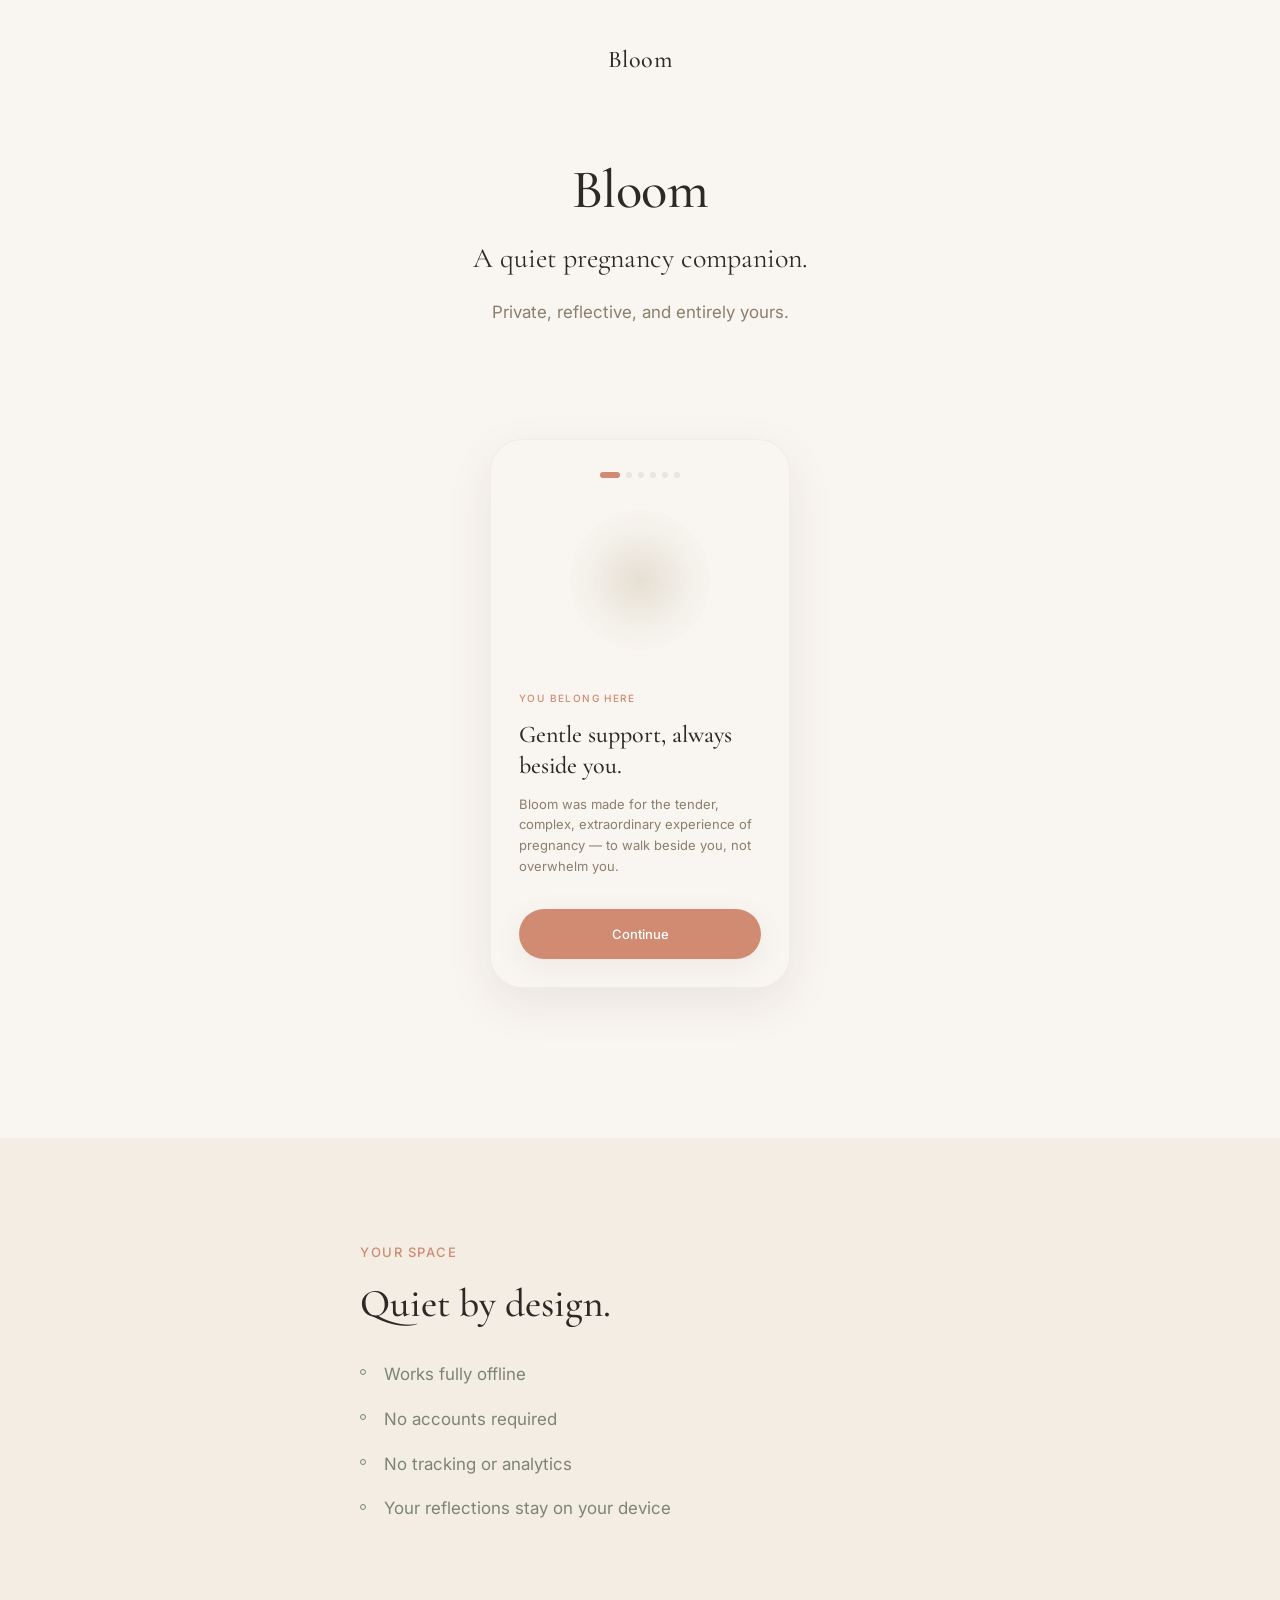
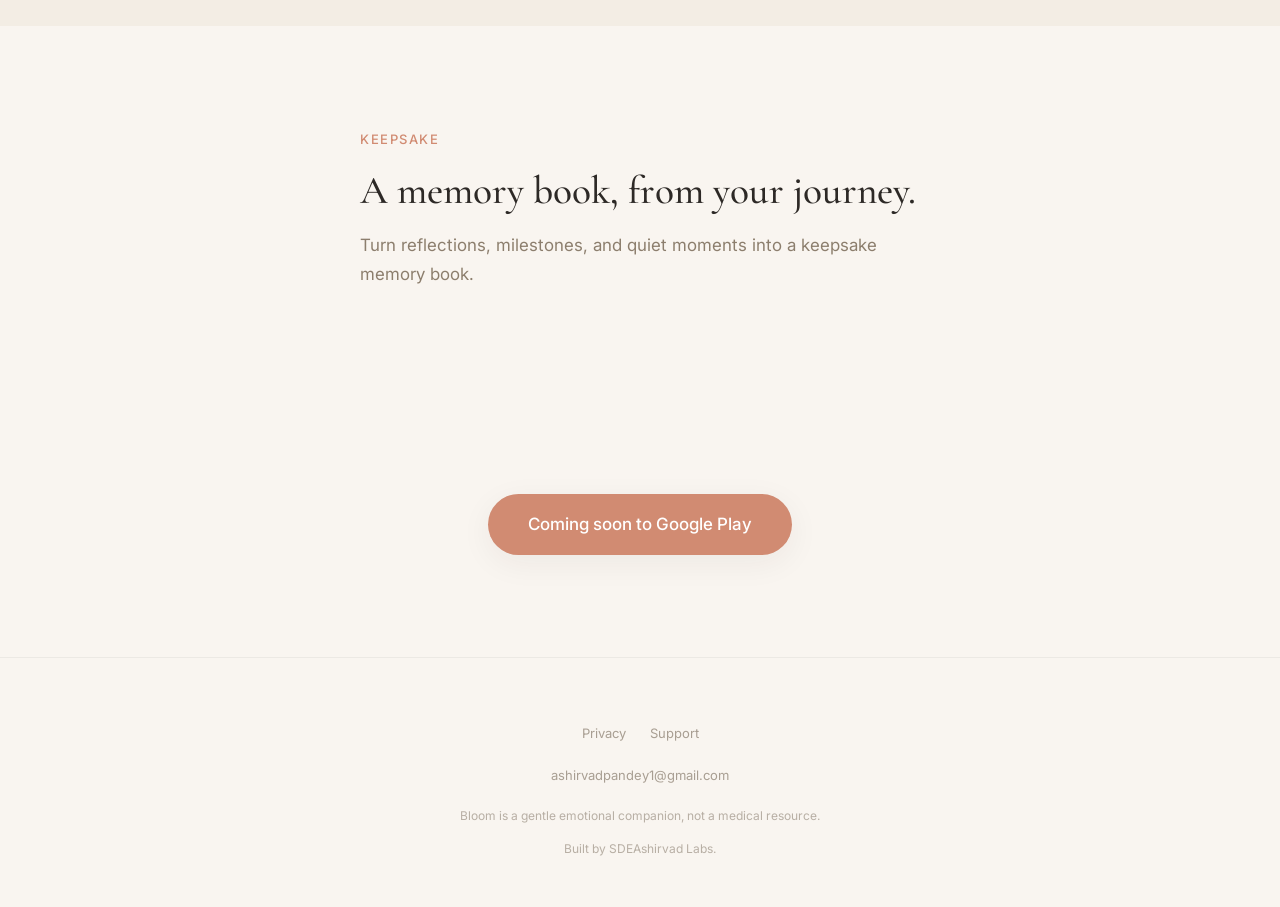
==== index.html @ 199cb339 "sdeashirvad | bloom_website | Minimal Website first code drop" ====
<!DOCTYPE html>
<html lang="en">
<head>
  <meta charset="UTF-8">
  <meta name="viewport" content="width=device-width, initial-scale=1.0">
  <meta name="description" content="Private, reflective, and entirely yours.">
  <meta name="author" content="Ashirvad Kumar Pandey">
  <meta name="theme-color" content="#F9F5F0">
  <link rel="canonical" href="https://bloom.ashirvad.work/">
  <title>Bloom — A quiet pregnancy companion</title>

  <meta property="og:type" content="website">
  <meta property="og:url" content="https://bloom.ashirvad.work/">
  <meta property="og:title" content="Bloom — A quiet pregnancy companion">
  <meta property="og:description" content="Private, reflective, and entirely yours.">
  <meta property="og:image" content="https://bloom.ashirvad.work/assets/images/icon.png">
  <meta property="og:site_name" content="Bloom">

  <meta name="twitter:card" content="summary">
  <meta name="twitter:title" content="Bloom — A quiet pregnancy companion">
  <meta name="twitter:description" content="Private, reflective, and entirely yours.">
  <meta name="twitter:image" content="https://bloom.ashirvad.work/assets/images/icon.png">

  <link rel="icon" href="assets/images/icon.png" type="image/png">
  <link rel="apple-touch-icon" href="assets/images/icon.png">
  <link rel="preconnect" href="https://fonts.googleapis.com">
  <link rel="preconnect" href="https://fonts.gstatic.com" crossorigin>
  <link href="https://fonts.googleapis.com/css2?family=Cormorant+Garamond:wght@400;500;600&family=Inter:wght@400;500&display=swap" rel="stylesheet">
  <link rel="stylesheet" href="styles/main.css">

  <script type="application/ld+json">
  {
    "@context": "https://schema.org",
    "@type": "SoftwareApplication",
    "name": "Bloom",
    "description": "A quiet pregnancy companion. Private, reflective, and entirely yours.",
    "applicationCategory": "HealthApplication",
    "operatingSystem": "Android",
    "url": "https://bloom.ashirvad.work",
    "image": "https://bloom.ashirvad.work/assets/images/icon.png",
    "offers": {
      "@type": "Offer",
      "price": "0",
      "priceCurrency": "USD"
    },
    "author": {
      "@type": "Person",
      "name": "Ashirvad Kumar Pandey",
      "url": "https://ashirvad.work"
    },
    "publisher": {
      "@type": "Organization",
      "name": "SDEAshirvad Labs",
      "url": "https://ashirvad.work"
    }
  }
  </script>
</head>
<body>
  <a href="#main" class="skip-link">Skip to content</a>

  <header class="site-header">
    <div class="container">
      <a href="/" class="wordmark" aria-label="Bloom home">Bloom</a>
    </div>
  </header>

  <main id="main">
    <section class="hero section">
      <div class="container container--wide">
        <h1 class="hero__title fade-in">Bloom</h1>
        <p class="hero__subtitle fade-in">A quiet pregnancy companion.</p>
        <p class="hero__text body-sans fade-in">Private, reflective, and entirely yours.</p>

        <div class="hero__visual fade-in" aria-hidden="true">
          <div class="bloom-circles"></div>
          <div class="device-frame">
            <div class="device-frame__screen">
              <div class="device-frame__dots">
                <span class="device-frame__dot device-frame__dot--active"></span>
                <span class="device-frame__dot"></span>
                <span class="device-frame__dot"></span>
                <span class="device-frame__dot"></span>
                <span class="device-frame__dot"></span>
                <span class="device-frame__dot"></span>
              </div>
              <div class="device-frame__circles"></div>
              <span class="device-frame__label">You belong here</span>
              <p class="device-frame__heading">Gentle support, always beside you.</p>
              <p class="device-frame__body">Bloom was made for the tender, complex, extraordinary experience of pregnancy — to walk beside you, not overwhelm you.</p>
              <div class="device-frame__btn">Continue</div>
            </div>
          </div>
        </div>
      </div>
    </section>

    <section class="section section--alt">
      <div class="container fade-in">
        <span class="label-caps">Your space</span>
        <h2 class="heading-serif">Quiet by design.</h2>
        <ul class="trust-list">
          <li>Works fully offline</li>
          <li>No accounts required</li>
          <li>No tracking or analytics</li>
          <li>Your reflections stay on your device</li>
        </ul>
      </div>
    </section>

    <section class="section">
      <div class="container fade-in">
        <span class="label-caps">Keepsake</span>
        <h2 class="heading-serif">A memory book, from your journey.</h2>
        <p class="body-sans">Turn reflections, milestones, and quiet moments into a keepsake memory book.</p>
      </div>
    </section>

    <section class="section section--center">
      <div class="container fade-in">
        <div class="download-section">
          <!-- Replace .btn-pill--disabled with a Play Store link when ready -->
          <span class="btn-pill btn-pill--disabled btn-play-store" role="status">Coming soon to Google Play</span>

          <!-- Early preview CTA — re-enable when APK hosting is ready
          <div class="download-section__secondary">
            <a href="/download" class="btn-pill btn-pill--secondary">Try Bloom Early</a>
            <p class="download-section__subtext">Android APK · Early preview build.</p>
            <p class="download-section__reassurance">Works fully offline. No account required.</p>
          </div>
          -->
        </div>
      </div>
    </section>
  </main>

  <footer class="site-footer">
    <div class="container">
      <nav class="footer-nav" aria-label="Footer">
        <a href="/privacy">Privacy</a>
        <a href="/support">Support</a>
      </nav>
      <p class="footer-email">
        <a href="mailto:ashirvadpandey1@gmail.com">ashirvadpandey1@gmail.com</a>
      </p>
      <p class="footer-disclaimer">Bloom is a gentle emotional companion, not a medical resource.</p>
      <p class="footer-attribution">Built by <a href="https://ashirvad.work">SDEAshirvad Labs</a>.</p>
    </div>
  </footer>

  <script src="scripts/main.js" defer></script>
</body>
</html>
---- styles/main.css ----
/* ==========================================================================
   Bloom — Minimal Static Website
   ========================================================================== */

/* --- Reset + Base --- */

*,
*::before,
*::after {
  box-sizing: border-box;
}

html {
  scroll-behavior: smooth;
}

@media (prefers-reduced-motion: reduce) {
  html {
    scroll-behavior: auto;
  }
}

body {
  margin: 0;
  min-height: 100vh;
  display: flex;
  flex-direction: column;
  background-color: var(--bg-cream);
  color: var(--text-body);
  font-family: var(--font-sans);
  font-size: var(--text-base);
  font-weight: 400;
  line-height: 1.7;
  -webkit-font-smoothing: antialiased;
}

img {
  max-width: 100%;
  height: auto;
  display: block;
}

a {
  color: var(--accent-rose);
  text-decoration: none;
  transition: opacity 0.25s ease;
}

a:hover {
  opacity: 0.75;
}

a:focus-visible {
  outline: 2px solid var(--accent-rose);
  outline-offset: 3px;
  border-radius: 2px;
}

/* --- Design Tokens --- */

:root {
  --bg-cream: #F9F5F0;
  --bg-cream-deep: #F3EDE4;
  --text-primary: #2D2926;
  --text-body: #8C7E6D;
  --text-muted: #A89E92;
  --accent-rose: #D18B72;
  --accent-sage: #7D8471;
  --accent-sage-soft: #E8EDE4;
  --white: #FFFFFF;
  --shadow-soft: 0 8px 32px rgba(45, 41, 38, 0.06);
  --shadow-device: 0 16px 48px rgba(45, 41, 38, 0.08);
  --radius-pill: 999px;
  --radius-soft: 24px;
  --font-serif: "Cormorant Garamond", Georgia, "Times New Roman", serif;
  --font-sans: "Inter", system-ui, -apple-system, sans-serif;
  --text-base: clamp(0.9375rem, 0.9rem + 0.2vw, 1.0625rem);
  --text-sm: 0.8125rem;
  --text-lg: clamp(1.75rem, 1.5rem + 1.2vw, 2.5rem);
  --text-xl: clamp(2.25rem, 1.8rem + 2vw, 3.5rem);
  --container-narrow: 40rem;
  --container-wide: 47.5rem;
  --section-gap: clamp(5rem, 8vw, 8rem);
}

/* --- Typography --- */

h1,
h2,
h3 {
  font-family: var(--font-serif);
  font-weight: 500;
  color: var(--text-primary);
  line-height: 1.2;
  margin: 0 0 1rem;
}

h1 {
  font-size: var(--text-xl);
  letter-spacing: -0.01em;
}

h2 {
  font-size: var(--text-lg);
}

p {
  margin: 0 0 1.25rem;
}

p:last-child {
  margin-bottom: 0;
}

.label-caps {
  display: block;
  font-family: var(--font-sans);
  font-size: var(--text-sm);
  font-weight: 500;
  letter-spacing: 0.12em;
  text-transform: uppercase;
  color: var(--accent-rose);
  margin-bottom: 1rem;
}

.heading-serif {
  font-family: var(--font-serif);
  font-size: var(--text-lg);
  font-weight: 500;
  color: var(--text-primary);
  line-height: 1.25;
}

.body-sans {
  font-family: var(--font-sans);
  color: var(--text-body);
  line-height: 1.7;
}

.text-muted {
  color: var(--text-muted);
}

.text-small {
  font-size: var(--text-sm);
}

.mt-medium {
  margin-top: 1.5rem;
}

.mt-large {
  margin-top: 3rem;
}

/* --- Layout --- */

.skip-link {
  position: absolute;
  top: -100%;
  left: 1rem;
  padding: 0.5rem 1rem;
  background: var(--text-primary);
  color: var(--bg-cream);
  font-size: var(--text-sm);
  border-radius: 4px;
  z-index: 100;
}

.skip-link:focus {
  top: 1rem;
}

.container {
  width: 100%;
  max-width: var(--container-narrow);
  margin: 0 auto;
  padding: 0 clamp(1.5rem, 5vw, 2.5rem);
}

.container--wide {
  max-width: var(--container-wide);
}

.section {
  padding: var(--section-gap) 0;
}

.section--alt {
  background-color: var(--bg-cream-deep);
}

.section--center {
  text-align: center;
}

main {
  flex: 1;
}

/* --- Header --- */

.site-header {
  padding: clamp(1.5rem, 4vw, 2.5rem) 0 0;
}

.site-header .container {
  display: flex;
  justify-content: center;
}

.wordmark {
  font-family: var(--font-serif);
  font-size: clamp(1.25rem, 1.1rem + 0.5vw, 1.5rem);
  font-weight: 500;
  color: var(--text-primary);
  letter-spacing: 0.02em;
  transition: opacity 0.25s ease;
}

.wordmark:hover {
  opacity: 0.7;
}

/* --- Hero --- */

.hero {
  padding-top: clamp(3rem, 6vw, 5rem);
  text-align: center;
}

.hero__title {
  margin-bottom: 0.75rem;
}

.hero__subtitle {
  font-family: var(--font-serif);
  font-size: clamp(1.375rem, 1.2rem + 0.8vw, 1.75rem);
  font-weight: 400;
  color: var(--text-primary);
  margin-bottom: 1rem;
}

.hero__text {
  max-width: 28rem;
  margin: 0 auto clamp(3rem, 5vw, 4rem);
}

.hero__visual {
  position: relative;
  display: flex;
  justify-content: center;
  padding: 2rem 0;
}

/* --- Bloom Circles (CSS graphic) --- */

.bloom-circles {
  position: absolute;
  top: 50%;
  left: 50%;
  transform: translate(-50%, -55%);
  width: clamp(200px, 50vw, 280px);
  height: clamp(200px, 50vw, 280px);
  border-radius: 50%;
  pointer-events: none;
  background:
    radial-gradient(circle at center, rgba(209, 139, 114, 0.12) 0%, transparent 35%),
    radial-gradient(circle at center, rgba(232, 237, 228, 0.6) 0%, transparent 55%),
    radial-gradient(circle at center, rgba(209, 139, 114, 0.06) 0%, transparent 75%);
  z-index: 0;
}

/* --- Device Mockup --- */

.device-frame {
  position: relative;
  z-index: 1;
  width: clamp(220px, 55vw, 300px);
  background: var(--bg-cream);
  border-radius: 32px;
  box-shadow: var(--shadow-device);
  overflow: hidden;
  border: 1px solid rgba(45, 41, 38, 0.04);
}

.device-frame__screen {
  padding: 1.75rem 1.5rem 1.5rem;
  display: flex;
  flex-direction: column;
  align-items: center;
  min-height: 420px;
}

.device-frame__dots {
  display: flex;
  gap: 6px;
  margin-bottom: 2rem;
}

.device-frame__dot {
  width: 6px;
  height: 6px;
  border-radius: 50%;
  background: rgba(45, 41, 38, 0.08);
}

.device-frame__dot--active {
  width: 20px;
  border-radius: var(--radius-pill);
  background: var(--accent-rose);
}

.device-frame__circles {
  width: 140px;
  height: 140px;
  border-radius: 50%;
  margin-bottom: 2.5rem;
  background:
    radial-gradient(circle, rgba(209, 139, 114, 0.15) 0%, transparent 50%),
    radial-gradient(circle, rgba(232, 237, 228, 0.8) 0%, transparent 70%),
    radial-gradient(circle, rgba(243, 237, 228, 0.9) 0%, transparent 90%);
}

.device-frame__label {
  font-size: 0.625rem;
  font-weight: 500;
  letter-spacing: 0.14em;
  text-transform: uppercase;
  color: var(--accent-rose);
  margin-bottom: 0.75rem;
  align-self: flex-start;
}

.device-frame__heading {
  font-family: var(--font-serif);
  font-size: 1.375rem;
  font-weight: 500;
  color: var(--text-primary);
  line-height: 1.3;
  text-align: left;
  align-self: flex-start;
  margin-bottom: 0.75rem;
}

.device-frame__body {
  font-size: 0.75rem;
  color: var(--text-body);
  text-align: left;
  align-self: flex-start;
  line-height: 1.6;
  margin-bottom: auto;
}

.device-frame__btn {
  width: 100%;
  padding: 0.875rem;
  margin-top: 2rem;
  background: var(--accent-rose);
  color: var(--white);
  font-family: var(--font-sans);
  font-size: 0.8125rem;
  font-weight: 500;
  text-align: center;
  border: none;
  border-radius: var(--radius-pill);
  box-shadow: var(--shadow-soft);
}

/* --- Trust List --- */

.trust-list {
  list-style: none;
  padding: 0;
  margin: 2rem 0 0;
}

.trust-list li {
  position: relative;
  padding-left: 1.5rem;
  margin-bottom: 1rem;
  color: var(--accent-sage);
  font-size: var(--text-base);
}

.trust-list li::before {
  content: "";
  position: absolute;
  left: 0;
  top: 0.55em;
  width: 6px;
  height: 6px;
  border-radius: 50%;
  background: var(--accent-sage-soft);
  border: 1.5px solid var(--accent-sage);
}

.trust-list li:last-child {
  margin-bottom: 0;
}

/* --- Buttons --- */

.btn-pill {
  display: inline-block;
  padding: 1rem 2.5rem;
  background: var(--accent-rose);
  color: var(--white);
  font-family: var(--font-sans);
  font-size: var(--text-base);
  font-weight: 500;
  border: none;
  border-radius: var(--radius-pill);
  box-shadow: var(--shadow-soft);
  cursor: pointer;
  transition: opacity 0.25s ease, transform 0.25s ease;
}

.btn-pill:hover {
  opacity: 0.88;
}

.btn-pill--disabled {
  cursor: default;
  opacity: 1;
}

.btn-pill--disabled:hover {
  opacity: 1;
}

.btn-pill--outline {
  background: var(--white);
  color: var(--text-primary);
  box-shadow: var(--shadow-soft);
}

.btn-pill--secondary {
  background: var(--white);
  color: var(--text-primary);
  border: 1px solid rgba(45, 41, 38, 0.1);
  box-shadow: none;
}

.btn-pill--secondary:hover {
  opacity: 0.85;
  background: var(--bg-cream-deep);
}

/* --- Download Section --- */

.download-section {
  display: flex;
  flex-direction: column;
  align-items: center;
  gap: 2rem;
}

.download-section__secondary {
  display: flex;
  flex-direction: column;
  align-items: center;
  gap: 0.5rem;
}

.download-section__subtext {
  font-size: var(--text-sm);
  color: var(--text-muted);
  margin: 0;
}

.download-section__reassurance {
  font-size: 0.75rem;
  color: var(--text-muted);
  margin: 0.5rem 0 0;
  opacity: 0.85;
}

/* --- Footer --- */

.site-footer {
  padding: clamp(3rem, 5vw, 4rem) 0 clamp(2rem, 4vw, 3rem);
  border-top: 1px solid rgba(45, 41, 38, 0.06);
}

.site-footer .container {
  text-align: center;
}

.footer-nav {
  display: flex;
  flex-wrap: wrap;
  justify-content: center;
  gap: 1.5rem;
  margin-bottom: 1.25rem;
}

.footer-nav a {
  font-size: var(--text-sm);
  color: var(--text-muted);
}

.footer-nav a:hover {
  color: var(--accent-rose);
  opacity: 1;
}

.footer-email {
  font-size: var(--text-sm);
  color: var(--text-muted);
}

.footer-email a {
  color: var(--text-muted);
}

.footer-email a:hover {
  color: var(--accent-rose);
}

.footer-disclaimer,
.footer-attribution {
  font-size: 0.75rem;
  color: var(--text-muted);
  margin: 0.75rem 0 0;
  opacity: 0.8;
}

.footer-attribution a {
  color: var(--text-muted);
}

.footer-attribution a:hover {
  color: var(--accent-rose);
  opacity: 1;
}

/* --- Content Pages --- */

.page-header {
  padding-top: clamp(2rem, 4vw, 3rem);
  margin-bottom: clamp(2.5rem, 5vw, 3.5rem);
}

.page-header h1 {
  margin-bottom: 0.75rem;
}

.policy-section {
  margin-bottom: 2.5rem;
}

.policy-section h2 {
  font-size: clamp(1.25rem, 1.1rem + 0.6vw, 1.5rem);
  margin-bottom: 0.75rem;
}

.policy-section p {
  max-width: 38rem;
}

/* --- FAQ --- */

.faq {
  margin-top: 2.5rem;
}

.faq-item {
  margin-bottom: 2rem;
  padding-bottom: 2rem;
  border-bottom: 1px solid rgba(45, 41, 38, 0.06);
}

.faq-item:last-child {
  margin-bottom: 0;
  padding-bottom: 0;
  border-bottom: none;
}

.faq-item h2 {
  font-size: clamp(1.125rem, 1rem + 0.4vw, 1.3125rem);
  margin-bottom: 0.5rem;
}

.faq-item p {
  max-width: 36rem;
}

/* --- 404 --- */

.page-404 {
  flex: 1;
  display: flex;
  align-items: center;
  justify-content: center;
  text-align: center;
  padding: clamp(4rem, 10vw, 8rem) 0;
}

.page-404 h1 {
  margin-bottom: 1rem;
}

.page-404 p {
  margin-bottom: 2rem;
}

/* --- Motion --- */

.fade-in {
  opacity: 0;
  transform: translateY(12px);
  transition: opacity 0.6s ease, transform 0.6s ease;
}

.fade-in.is-visible {
  opacity: 1;
  transform: translateY(0);
}

@media (prefers-reduced-motion: reduce) {
  .fade-in {
    opacity: 1;
    transform: none;
    transition: none;
  }
}

/* --- Responsive --- */

@media (min-width: 480px) {
  .device-frame__screen {
    padding: 2rem 1.75rem 1.75rem;
  }

  .device-frame__heading {
    font-size: 1.5rem;
  }

  .device-frame__body {
    font-size: 0.8125rem;
  }
}

@media (min-width: 768px) {
  .hero__visual {
    padding: 3rem 0;
  }

  .section--split {
    display: grid;
    grid-template-columns: 1fr 1fr;
    gap: 3rem;
    align-items: center;
  }
}
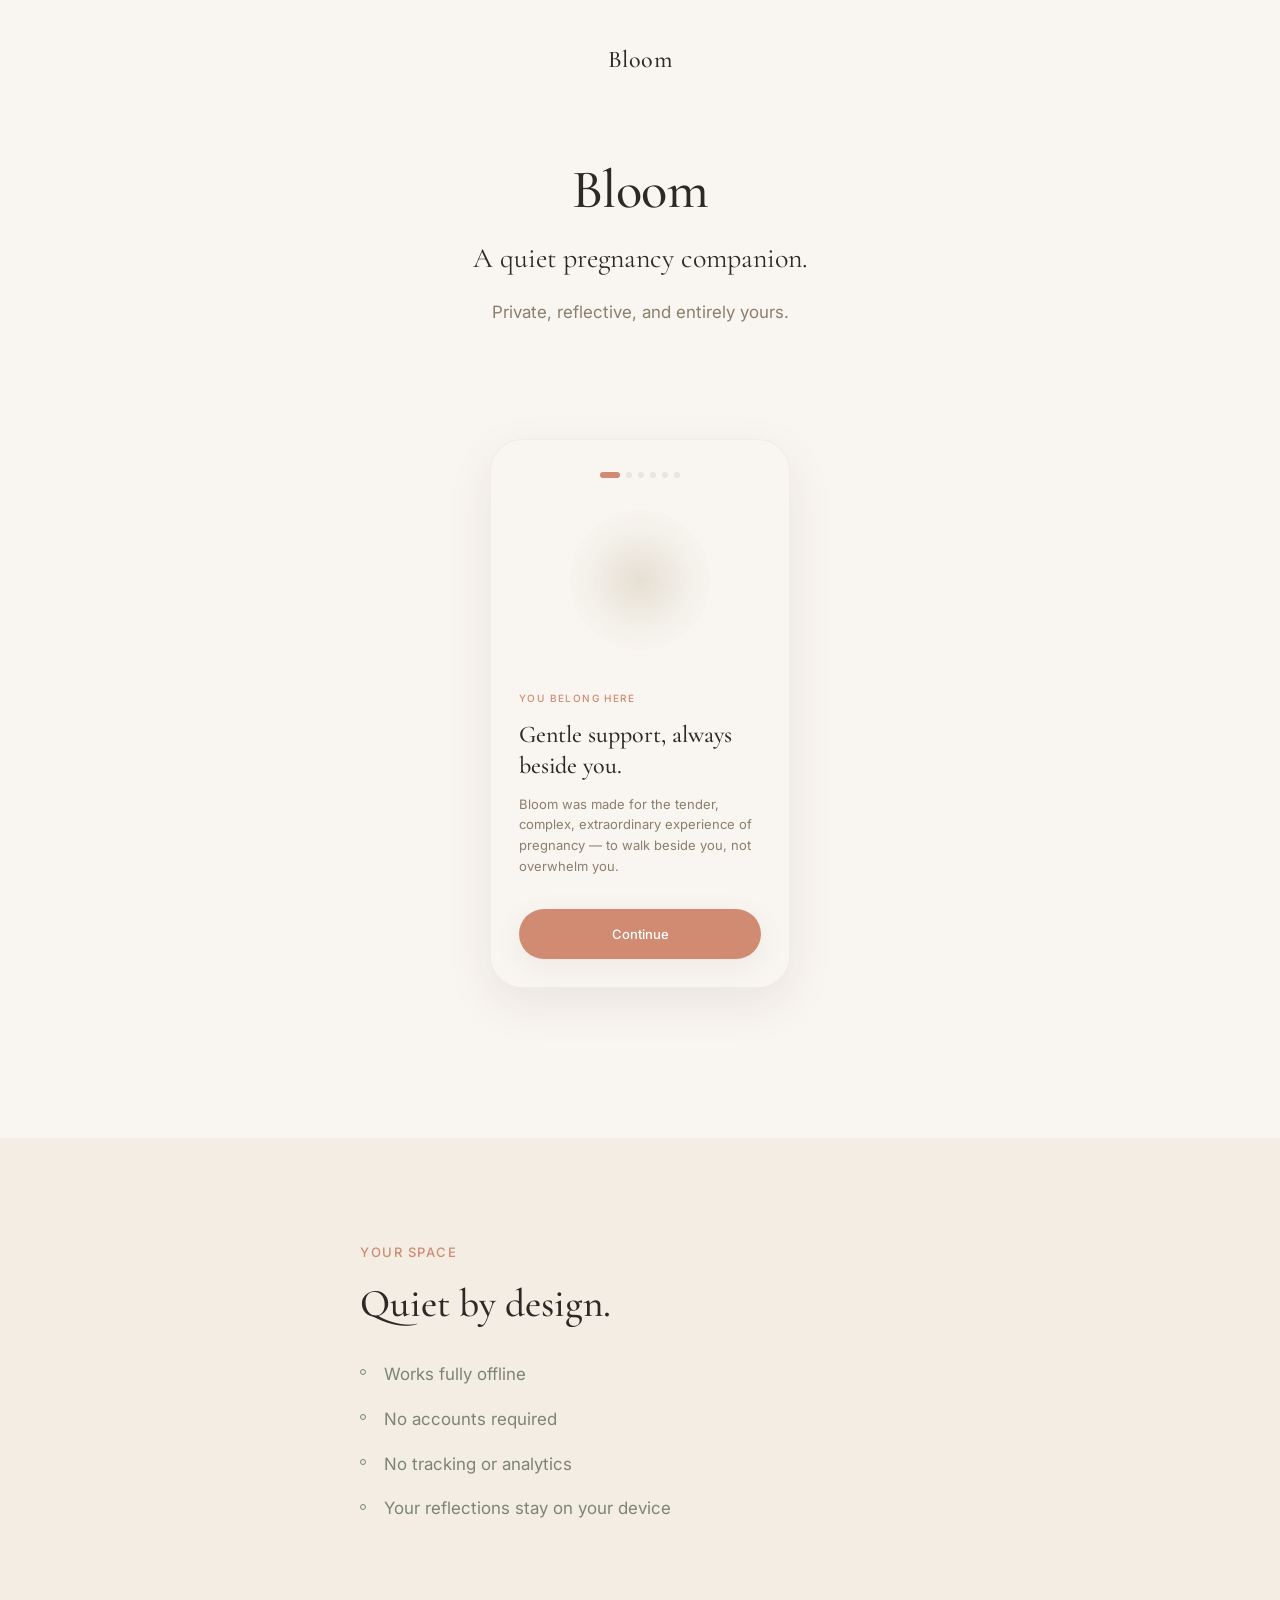
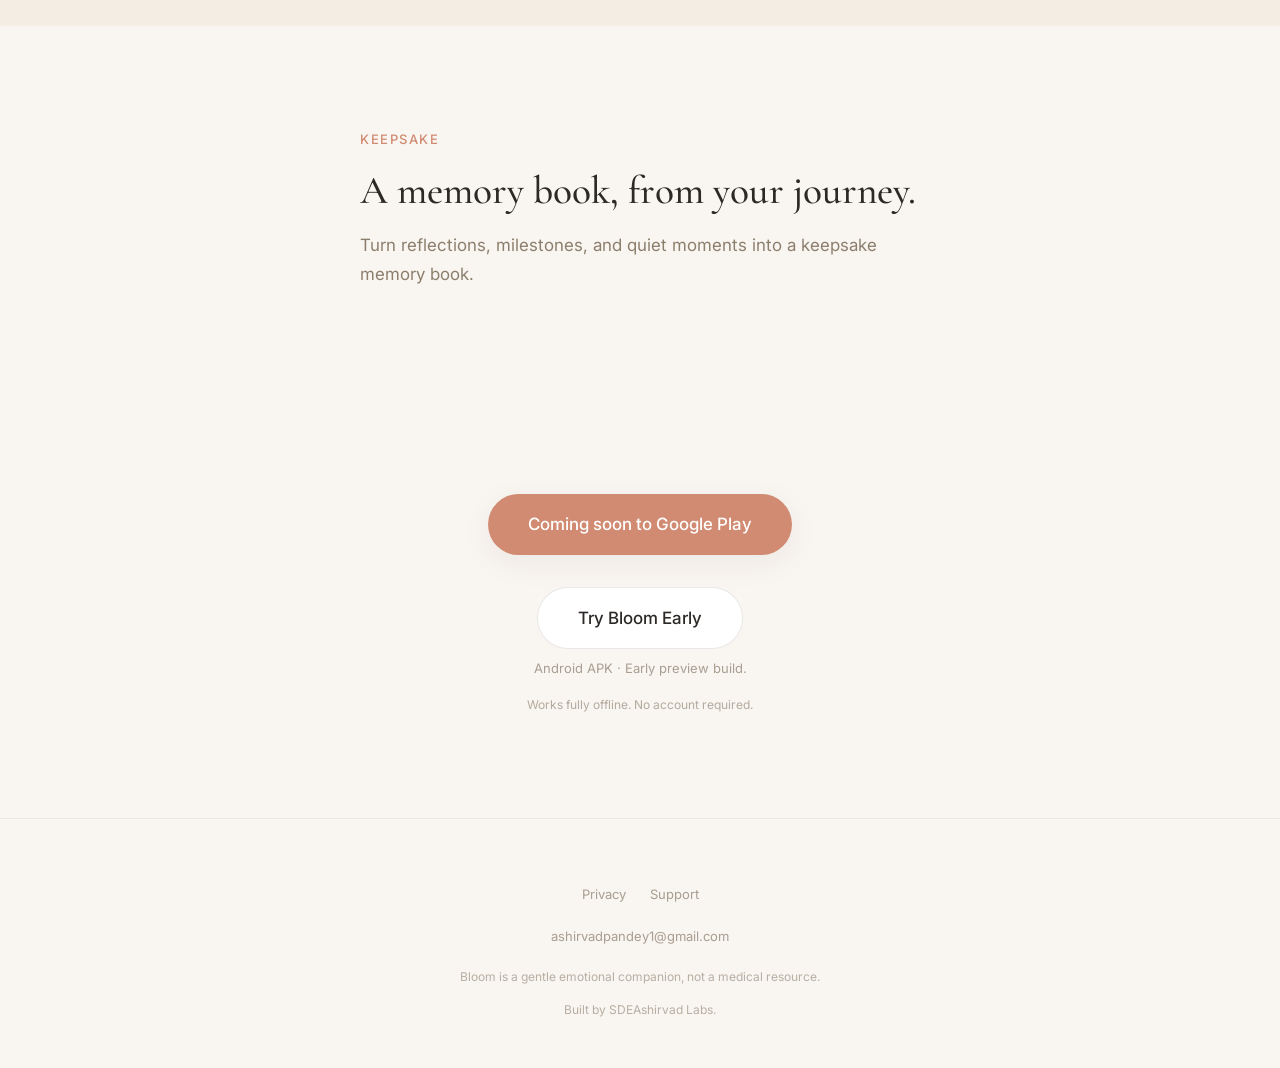
==== commit 049290f0: "sdeashirvad | bloom_website | github release serves app now" ====
--- a/index.html
+++ b/index.html
@@ -21,12 +21,12 @@
   <meta name="twitter:description" content="Private, reflective, and entirely yours.">
   <meta name="twitter:image" content="https://bloom.ashirvad.work/assets/images/icon.png">
 
-  <link rel="icon" href="assets/images/icon.png" type="image/png">
-  <link rel="apple-touch-icon" href="assets/images/icon.png">
+  <link rel="icon" href="/assets/images/icon.png" type="image/png">
+  <link rel="apple-touch-icon" href="/assets/images/icon.png">
   <link rel="preconnect" href="https://fonts.googleapis.com">
   <link rel="preconnect" href="https://fonts.gstatic.com" crossorigin>
   <link href="https://fonts.googleapis.com/css2?family=Cormorant+Garamond:wght@400;500;600&family=Inter:wght@400;500&display=swap" rel="stylesheet">
-  <link rel="stylesheet" href="styles/main.css">
+  <link rel="stylesheet" href="/styles/main.css">
 
   <script type="application/ld+json">
   {
@@ -37,6 +37,7 @@
     "applicationCategory": "HealthApplication",
     "operatingSystem": "Android",
     "url": "https://bloom.ashirvad.work",
+    "downloadUrl": "https://bloom.ashirvad.work/download",
     "image": "https://bloom.ashirvad.work/assets/images/icon.png",
     "offers": {
       "@type": "Offer",
@@ -122,13 +123,11 @@
           <!-- Replace .btn-pill--disabled with a Play Store link when ready -->
           <span class="btn-pill btn-pill--disabled btn-play-store" role="status">Coming soon to Google Play</span>
 
-          <!-- Early preview CTA — re-enable when APK hosting is ready
           <div class="download-section__secondary">
             <a href="/download" class="btn-pill btn-pill--secondary">Try Bloom Early</a>
             <p class="download-section__subtext">Android APK · Early preview build.</p>
             <p class="download-section__reassurance">Works fully offline. No account required.</p>
           </div>
-          -->
         </div>
       </div>
     </section>
@@ -148,6 +147,6 @@
     </div>
   </footer>
 
-  <script src="scripts/main.js" defer></script>
+  <script src="/scripts/main.js" defer></script>
 </body>
 </html>
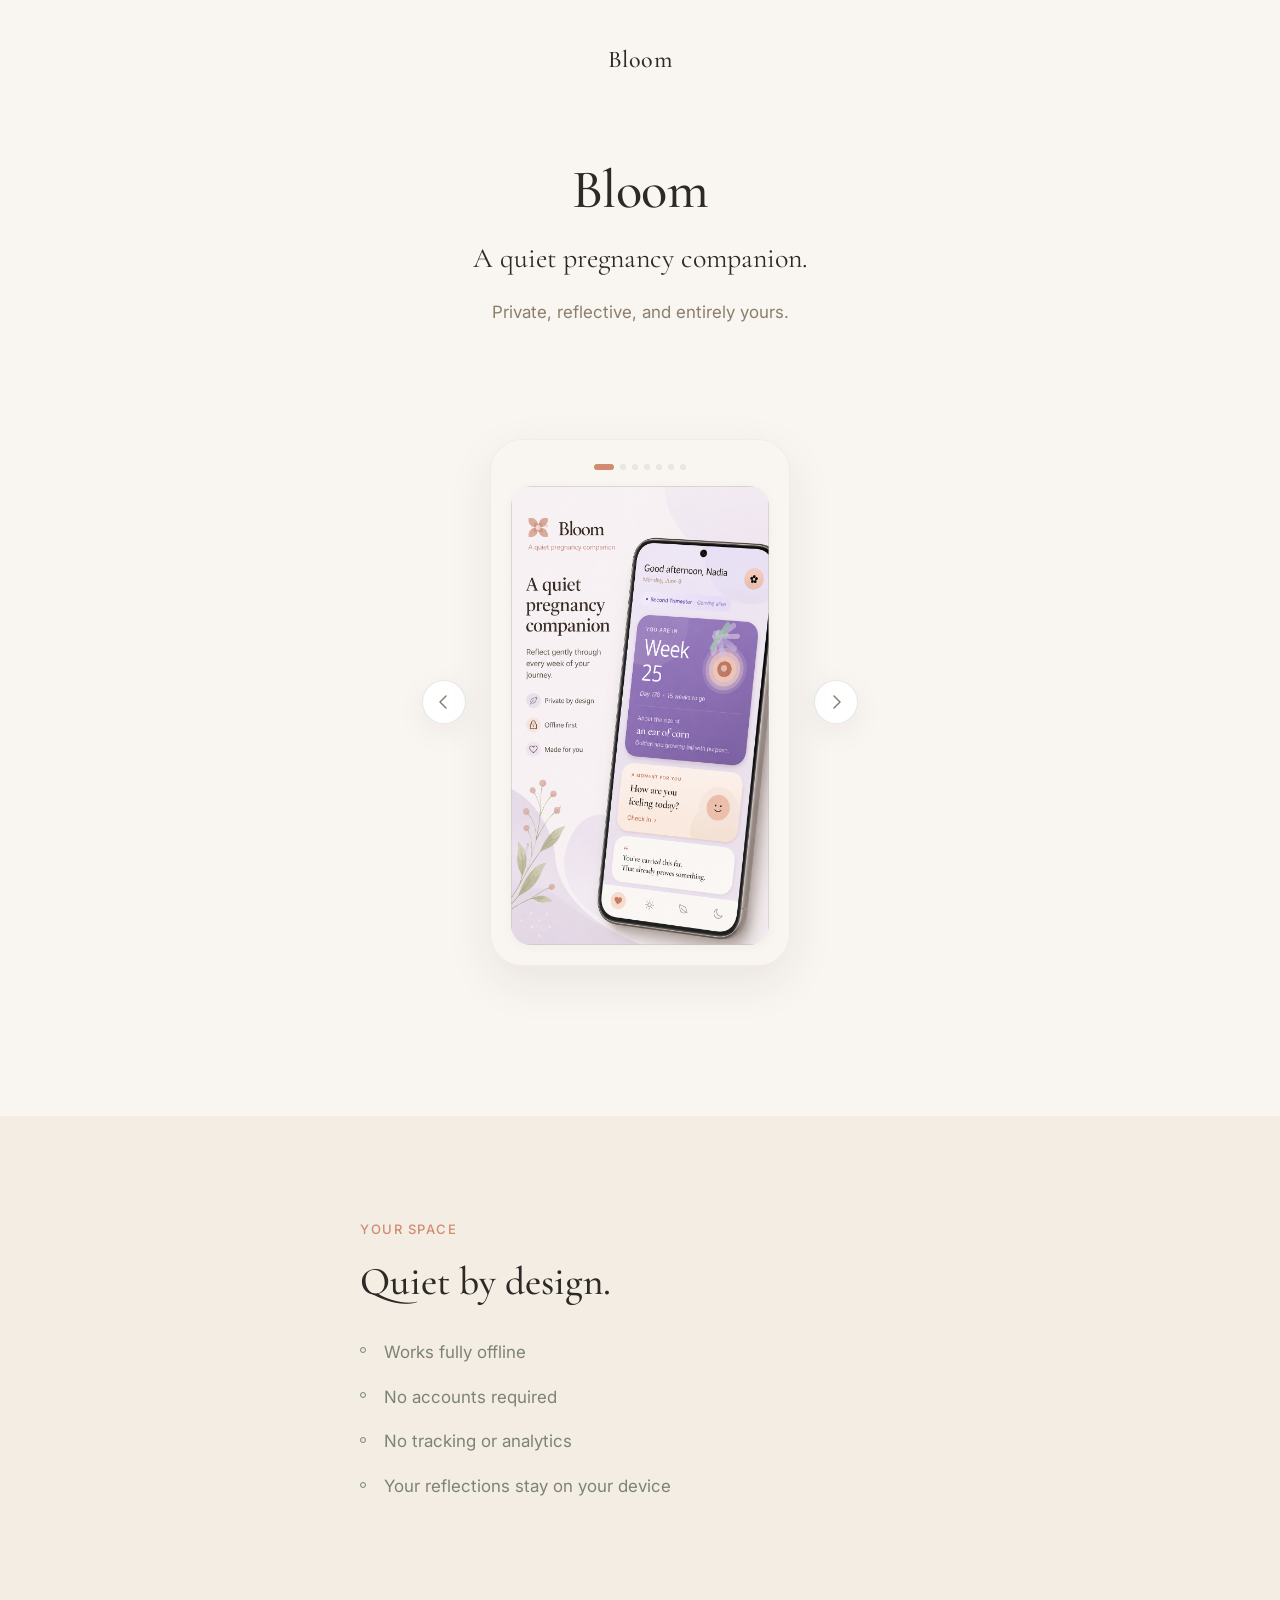
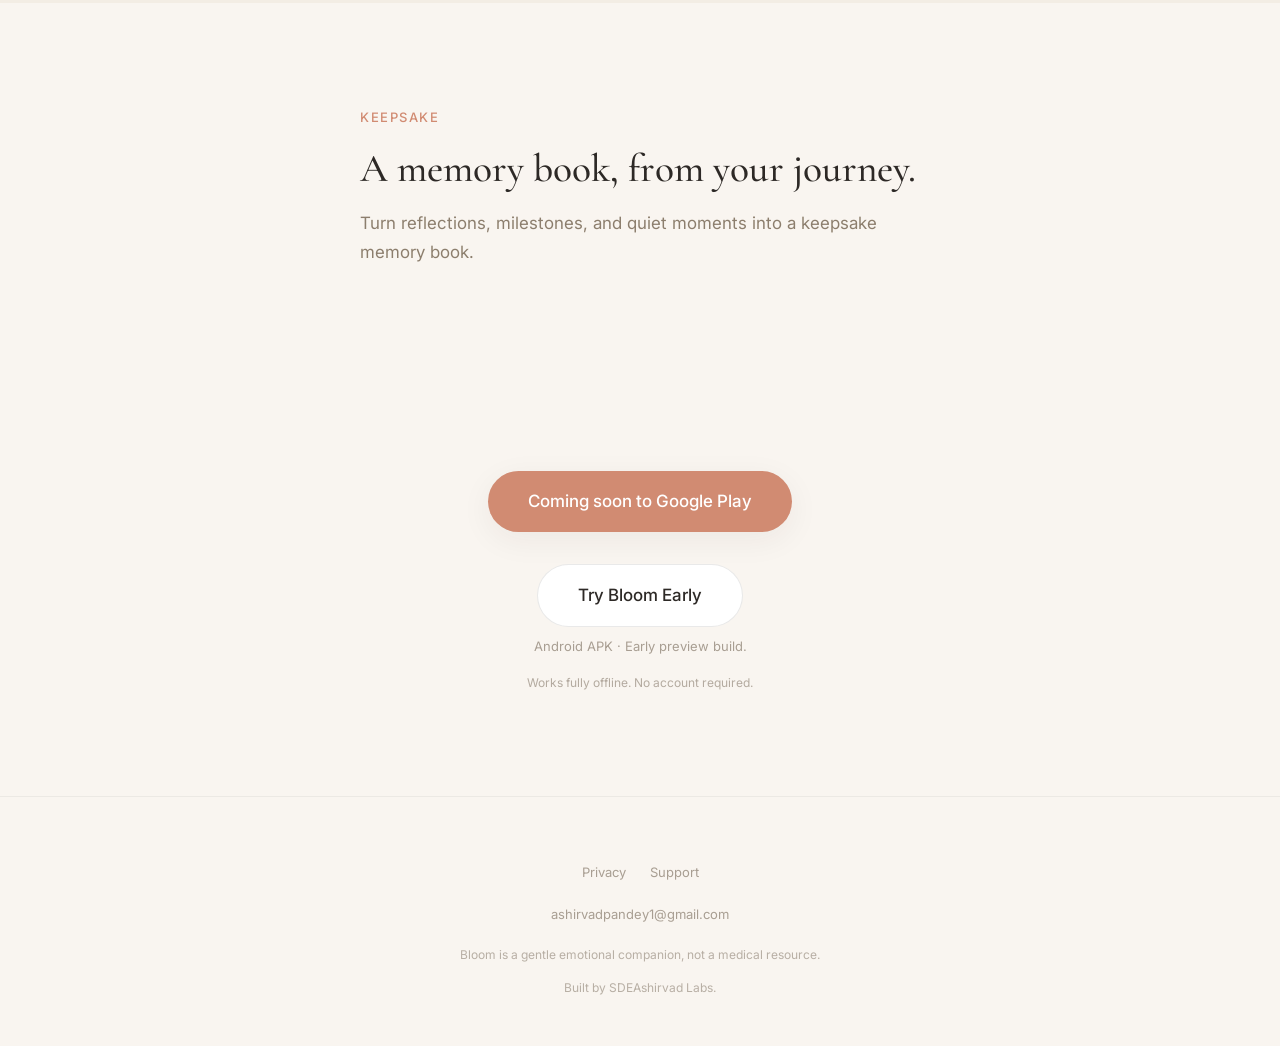
==== commit e9107044: "sdeashirvad | bloom_website | website came Alive" ====
--- a/index.html
+++ b/index.html
@@ -13,13 +13,15 @@
   <meta property="og:url" content="https://bloom.ashirvad.work/">
   <meta property="og:title" content="Bloom — A quiet pregnancy companion">
   <meta property="og:description" content="Private, reflective, and entirely yours.">
-  <meta property="og:image" content="https://bloom.ashirvad.work/assets/images/icon.png">
+  <meta property="og:image" content="https://bloom.ashirvad.work/assets/images/feature-graphic.png">
   <meta property="og:site_name" content="Bloom">
 
-  <meta name="twitter:card" content="summary">
+  <meta name="twitter:card" content="summary_large_image">
   <meta name="twitter:title" content="Bloom — A quiet pregnancy companion">
   <meta name="twitter:description" content="Private, reflective, and entirely yours.">
-  <meta name="twitter:image" content="https://bloom.ashirvad.work/assets/images/icon.png">
+  <meta name="twitter:image" content="https://bloom.ashirvad.work/assets/images/feature-graphic.png">
+
+  <link rel="sitemap" type="application/xml" href="/sitemap.xml">
 
   <link rel="icon" href="/assets/images/icon.png" type="image/png">
   <link rel="apple-touch-icon" href="/assets/images/icon.png">
@@ -38,7 +40,7 @@
     "operatingSystem": "Android",
     "url": "https://bloom.ashirvad.work",
     "downloadUrl": "https://bloom.ashirvad.work/download",
-    "image": "https://bloom.ashirvad.work/assets/images/icon.png",
+    "image": "https://bloom.ashirvad.work/assets/images/feature-graphic.png",
     "offers": {
       "@type": "Offer",
       "price": "0",
@@ -73,24 +75,43 @@
         <p class="hero__subtitle fade-in">A quiet pregnancy companion.</p>
         <p class="hero__text body-sans fade-in">Private, reflective, and entirely yours.</p>
 
-        <div class="hero__visual fade-in" aria-hidden="true">
+        <div class="hero__visual fade-in" id="screenshot-carousel" role="region" aria-label="App screenshots" tabindex="0">
           <div class="bloom-circles"></div>
-          <div class="device-frame">
-            <div class="device-frame__screen">
-              <div class="device-frame__dots">
-                <span class="device-frame__dot device-frame__dot--active"></span>
-                <span class="device-frame__dot"></span>
-                <span class="device-frame__dot"></span>
-                <span class="device-frame__dot"></span>
-                <span class="device-frame__dot"></span>
-                <span class="device-frame__dot"></span>
+          <div class="screenshot-carousel">
+            <button type="button" class="screenshot-carousel__nav screenshot-carousel__nav--prev" aria-label="Previous screenshot">
+              <svg width="20" height="20" viewBox="0 0 20 20" fill="none" aria-hidden="true"><path d="M12 4L6 10L12 16" stroke="currentColor" stroke-width="1.5" stroke-linecap="round" stroke-linejoin="round"/></svg>
+            </button>
+            <div class="device-frame">
+              <div class="device-frame__screen">
+                <div class="device-frame__dots" id="carousel-dots" aria-hidden="true"></div>
+                <div class="device-frame__slides">
+                  <figure class="device-frame__slide is-active">
+                    <img src="/assets/images/homepage.png" alt="Bloom home screen" width="941" height="1672" loading="eager">
+                  </figure>
+                  <figure class="device-frame__slide">
+                    <img src="/assets/images/journal.png" alt="Bloom journal" width="941" height="1672" loading="lazy">
+                  </figure>
+                  <figure class="device-frame__slide">
+                    <img src="/assets/images/this_week.png" alt="Bloom this week view" width="1024" height="1536" loading="lazy">
+                  </figure>
+                  <figure class="device-frame__slide">
+                    <img src="/assets/images/memories.png" alt="Bloom memories" width="941" height="1672" loading="lazy">
+                  </figure>
+                  <figure class="device-frame__slide">
+                    <img src="/assets/images/memory_book.png" alt="Bloom memory book" width="1024" height="1536" loading="lazy">
+                  </figure>
+                  <figure class="device-frame__slide">
+                    <img src="/assets/images/book.png" alt="Bloom keepsake book" width="1024" height="1536" loading="lazy">
+                  </figure>
+                  <figure class="device-frame__slide">
+                    <img src="/assets/images/privacy.png" alt="Bloom privacy settings" width="941" height="1672" loading="lazy">
+                  </figure>
+                </div>
               </div>
-              <div class="device-frame__circles"></div>
-              <span class="device-frame__label">You belong here</span>
-              <p class="device-frame__heading">Gentle support, always beside you.</p>
-              <p class="device-frame__body">Bloom was made for the tender, complex, extraordinary experience of pregnancy — to walk beside you, not overwhelm you.</p>
-              <div class="device-frame__btn">Continue</div>
             </div>
+            <button type="button" class="screenshot-carousel__nav screenshot-carousel__nav--next" aria-label="Next screenshot">
+              <svg width="20" height="20" viewBox="0 0 20 20" fill="none" aria-hidden="true"><path d="M8 4L14 10L8 16" stroke="currentColor" stroke-width="1.5" stroke-linecap="round" stroke-linejoin="round"/></svg>
+            </button>
           </div>
         </div>
       </div>
@@ -147,6 +168,12 @@
     </div>
   </footer>
 
+  <div class="lightbox" id="lightbox" hidden aria-hidden="true">
+    <button type="button" class="lightbox__close" aria-label="Close enlarged view">&times;</button>
+    <img class="lightbox__img" src="" alt="">
+  </div>
+
   <script src="/scripts/main.js" defer></script>
+  <script src="/scripts/carousel.js" defer></script>
 </body>
 </html>
--- a/styles/main.css
+++ b/styles/main.css
@@ -271,11 +271,45 @@
   z-index: 0;
 }
 
-/* --- Device Mockup --- */
+/* --- Screenshot Carousel --- */
+
+.screenshot-carousel {
+  position: relative;
+  z-index: 1;
+  display: flex;
+  align-items: center;
+  gap: clamp(0.75rem, 3vw, 1.5rem);
+}
+
+.screenshot-carousel__nav {
+  flex-shrink: 0;
+  display: flex;
+  align-items: center;
+  justify-content: center;
+  width: 2.5rem;
+  height: 2.5rem;
+  padding: 0;
+  border: 1px solid rgba(45, 41, 38, 0.1);
+  border-radius: 50%;
+  background: var(--white);
+  color: var(--accent-sage);
+  cursor: pointer;
+  box-shadow: var(--shadow-soft);
+  transition: opacity 0.25s ease, background 0.25s ease;
+}
+
+.screenshot-carousel__nav:hover {
+  opacity: 0.85;
+  background: var(--bg-cream-deep);
+}
+
+.screenshot-carousel__nav:focus-visible {
+  outline: 2px solid var(--accent-rose);
+  outline-offset: 3px;
+}
 
 .device-frame {
   position: relative;
-  z-index: 1;
   width: clamp(220px, 55vw, 300px);
   background: var(--bg-cream);
   border-radius: 32px;
@@ -285,17 +319,17 @@
 }
 
 .device-frame__screen {
-  padding: 1.75rem 1.5rem 1.5rem;
+  padding: 1.25rem 1rem 1rem;
   display: flex;
   flex-direction: column;
   align-items: center;
-  min-height: 420px;
 }
 
 .device-frame__dots {
   display: flex;
   gap: 6px;
-  margin-bottom: 2rem;
+  margin-bottom: 1rem;
+  justify-content: center;
 }
 
 .device-frame__dot {
@@ -303,6 +337,10 @@
   height: 6px;
   border-radius: 50%;
   background: rgba(45, 41, 38, 0.08);
+  border: none;
+  padding: 0;
+  cursor: pointer;
+  transition: background 0.25s ease, width 0.25s ease;
 }
 
 .device-frame__dot--active {
@@ -311,60 +349,89 @@
   background: var(--accent-rose);
 }
 
-.device-frame__circles {
-  width: 140px;
-  height: 140px;
+.device-frame__slides {
+  width: 100%;
+  position: relative;
+}
+
+.device-frame__slide {
+  display: none;
+  margin: 0;
+  cursor: zoom-in;
+}
+
+.device-frame__slide.is-active {
+  display: block;
+}
+
+.device-frame__slide img {
+  width: 100%;
+  height: auto;
+  border-radius: 20px;
+  display: block;
+  box-shadow: 0 2px 12px rgba(45, 41, 38, 0.04);
+}
+
+/* --- Lightbox --- */
+
+.lightbox {
+  position: fixed;
+  inset: 0;
+  z-index: 200;
+  display: flex;
+  align-items: center;
+  justify-content: center;
+  padding: 2rem;
+  background: rgba(249, 245, 240, 0.92);
+  opacity: 0;
+  transition: opacity 0.3s ease;
+}
+
+.lightbox.is-open {
+  opacity: 1;
+}
+
+.lightbox[hidden] {
+  display: none;
+}
+
+.lightbox:not([hidden]) {
+  display: flex;
+}
+
+.lightbox__img {
+  max-width: min(90vw, 420px);
+  max-height: 90vh;
+  width: auto;
+  height: auto;
+  border-radius: 24px;
+  box-shadow: var(--shadow-device);
+}
+
+.lightbox__close {
+  position: absolute;
+  top: 1.5rem;
+  right: 1.5rem;
+  width: 2.5rem;
+  height: 2.5rem;
+  border: none;
   border-radius: 50%;
-  margin-bottom: 2.5rem;
-  background:
-    radial-gradient(circle, rgba(209, 139, 114, 0.15) 0%, transparent 50%),
-    radial-gradient(circle, rgba(232, 237, 228, 0.8) 0%, transparent 70%),
-    radial-gradient(circle, rgba(243, 237, 228, 0.9) 0%, transparent 90%);
-}
-
-.device-frame__label {
-  font-size: 0.625rem;
-  font-weight: 500;
-  letter-spacing: 0.14em;
-  text-transform: uppercase;
-  color: var(--accent-rose);
-  margin-bottom: 0.75rem;
-  align-self: flex-start;
-}
-
-.device-frame__heading {
-  font-family: var(--font-serif);
-  font-size: 1.375rem;
-  font-weight: 500;
+  background: var(--white);
   color: var(--text-primary);
-  line-height: 1.3;
-  text-align: left;
-  align-self: flex-start;
-  margin-bottom: 0.75rem;
-}
-
-.device-frame__body {
-  font-size: 0.75rem;
-  color: var(--text-body);
-  text-align: left;
-  align-self: flex-start;
-  line-height: 1.6;
-  margin-bottom: auto;
-}
-
-.device-frame__btn {
-  width: 100%;
-  padding: 0.875rem;
-  margin-top: 2rem;
-  background: var(--accent-rose);
-  color: var(--white);
-  font-family: var(--font-sans);
-  font-size: 0.8125rem;
-  font-weight: 500;
-  text-align: center;
-  border: none;
-  border-radius: var(--radius-pill);
+  font-size: 1.5rem;
+  line-height: 1;
+  cursor: pointer;
   box-shadow: var(--shadow-soft);
+}
+
+.lightbox__close:hover {
+  opacity: 0.8;
+}
+
+@media (prefers-reduced-motion: reduce) {
+  .lightbox {
+    transition: none;
+  }
 }
 
 /* --- Trust List --- */
@@ -630,15 +697,12 @@
 
 @media (min-width: 480px) {
   .device-frame__screen {
-    padding: 2rem 1.75rem 1.75rem;
+    padding: 1.5rem 1.25rem 1.25rem;
   }
 
-  .device-frame__heading {
-    font-size: 1.5rem;
-  }
-
-  .device-frame__body {
-    font-size: 0.8125rem;
+  .screenshot-carousel__nav {
+    width: 2.75rem;
+    height: 2.75rem;
   }
 }
 
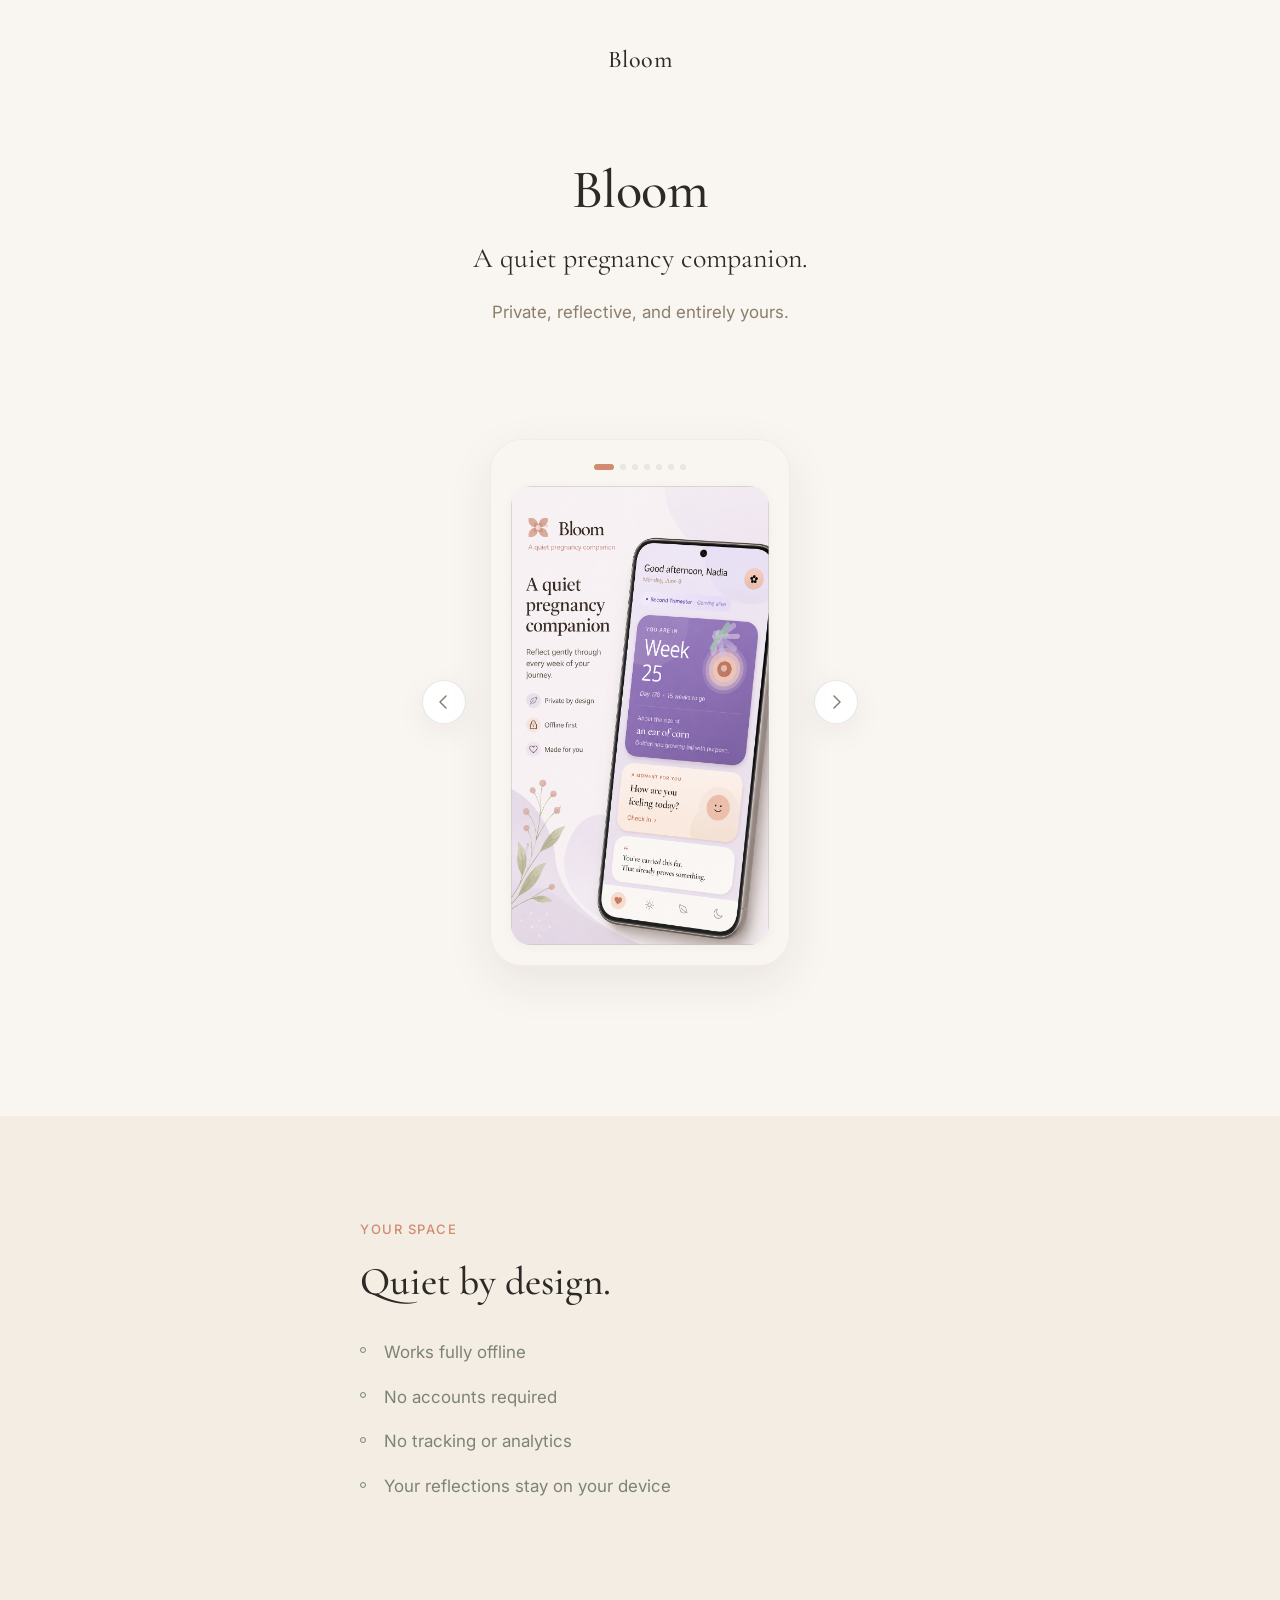
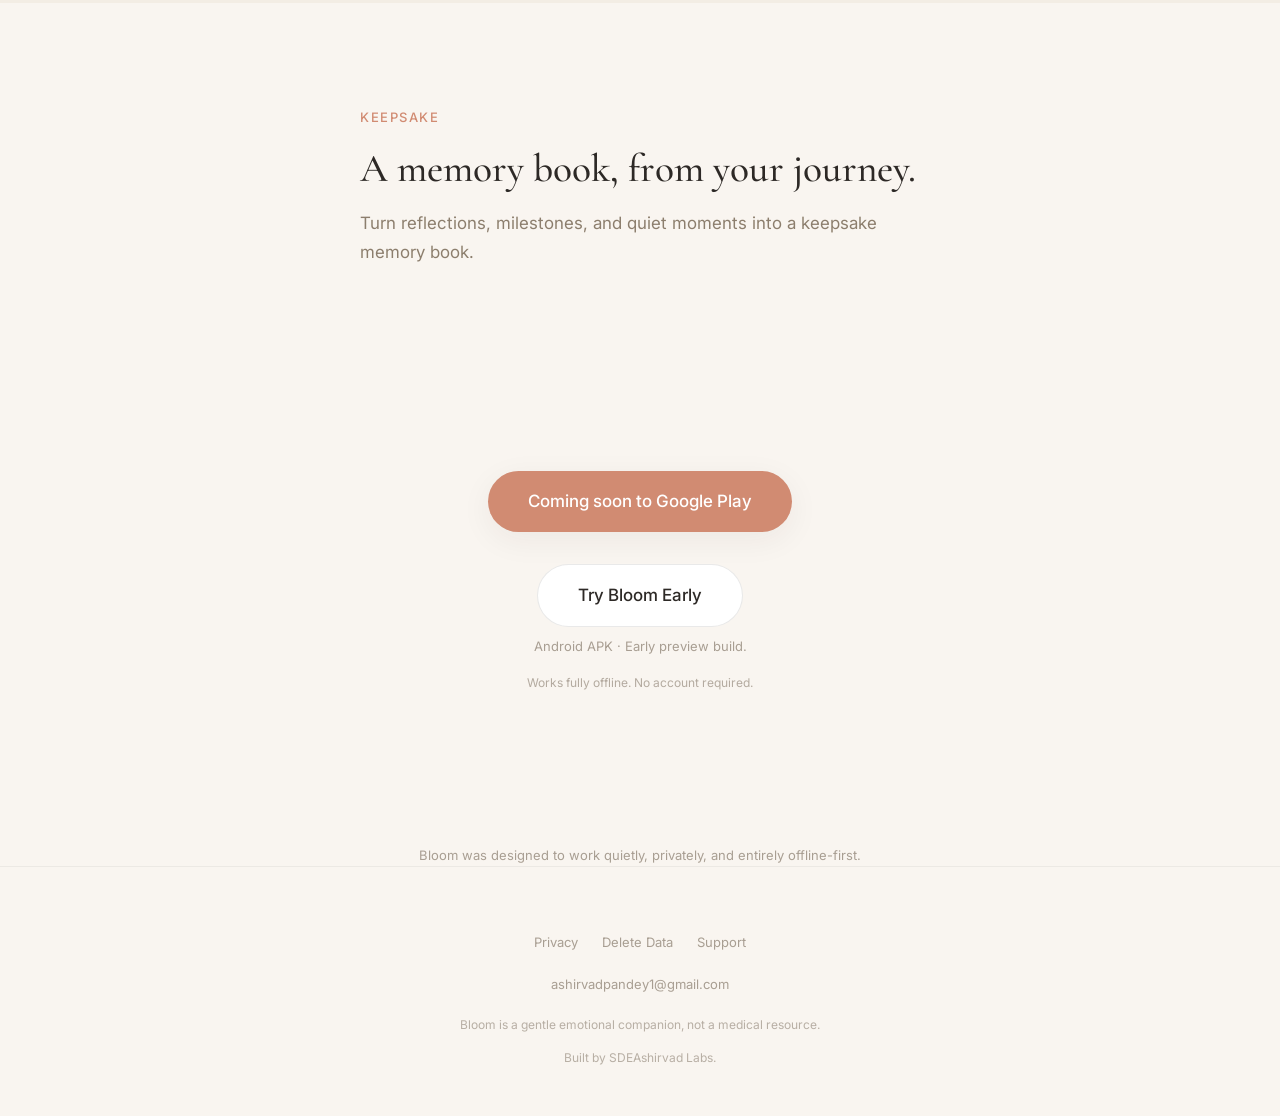
==== commit 819ab45e: "sdeashirvad | bloom_website | added /delete-data page | refined sitemap.xml header" ====
--- a/index.html
+++ b/index.html
@@ -152,12 +152,14 @@
         </div>
       </div>
     </section>
+    <p class="text-muted text-small mt-large" style="text-align: center;">Bloom was designed to work quietly, privately, and entirely offline-first.</p>
   </main>
 
   <footer class="site-footer">
     <div class="container">
       <nav class="footer-nav" aria-label="Footer">
         <a href="/privacy">Privacy</a>
+        <a href="/delete-data">Delete Data</a>
         <a href="/support">Support</a>
       </nav>
       <p class="footer-email">
@@ -176,4 +178,4 @@
   <script src="/scripts/main.js" defer></script>
   <script src="/scripts/carousel.js" defer></script>
 </body>
-</html>
+</html>
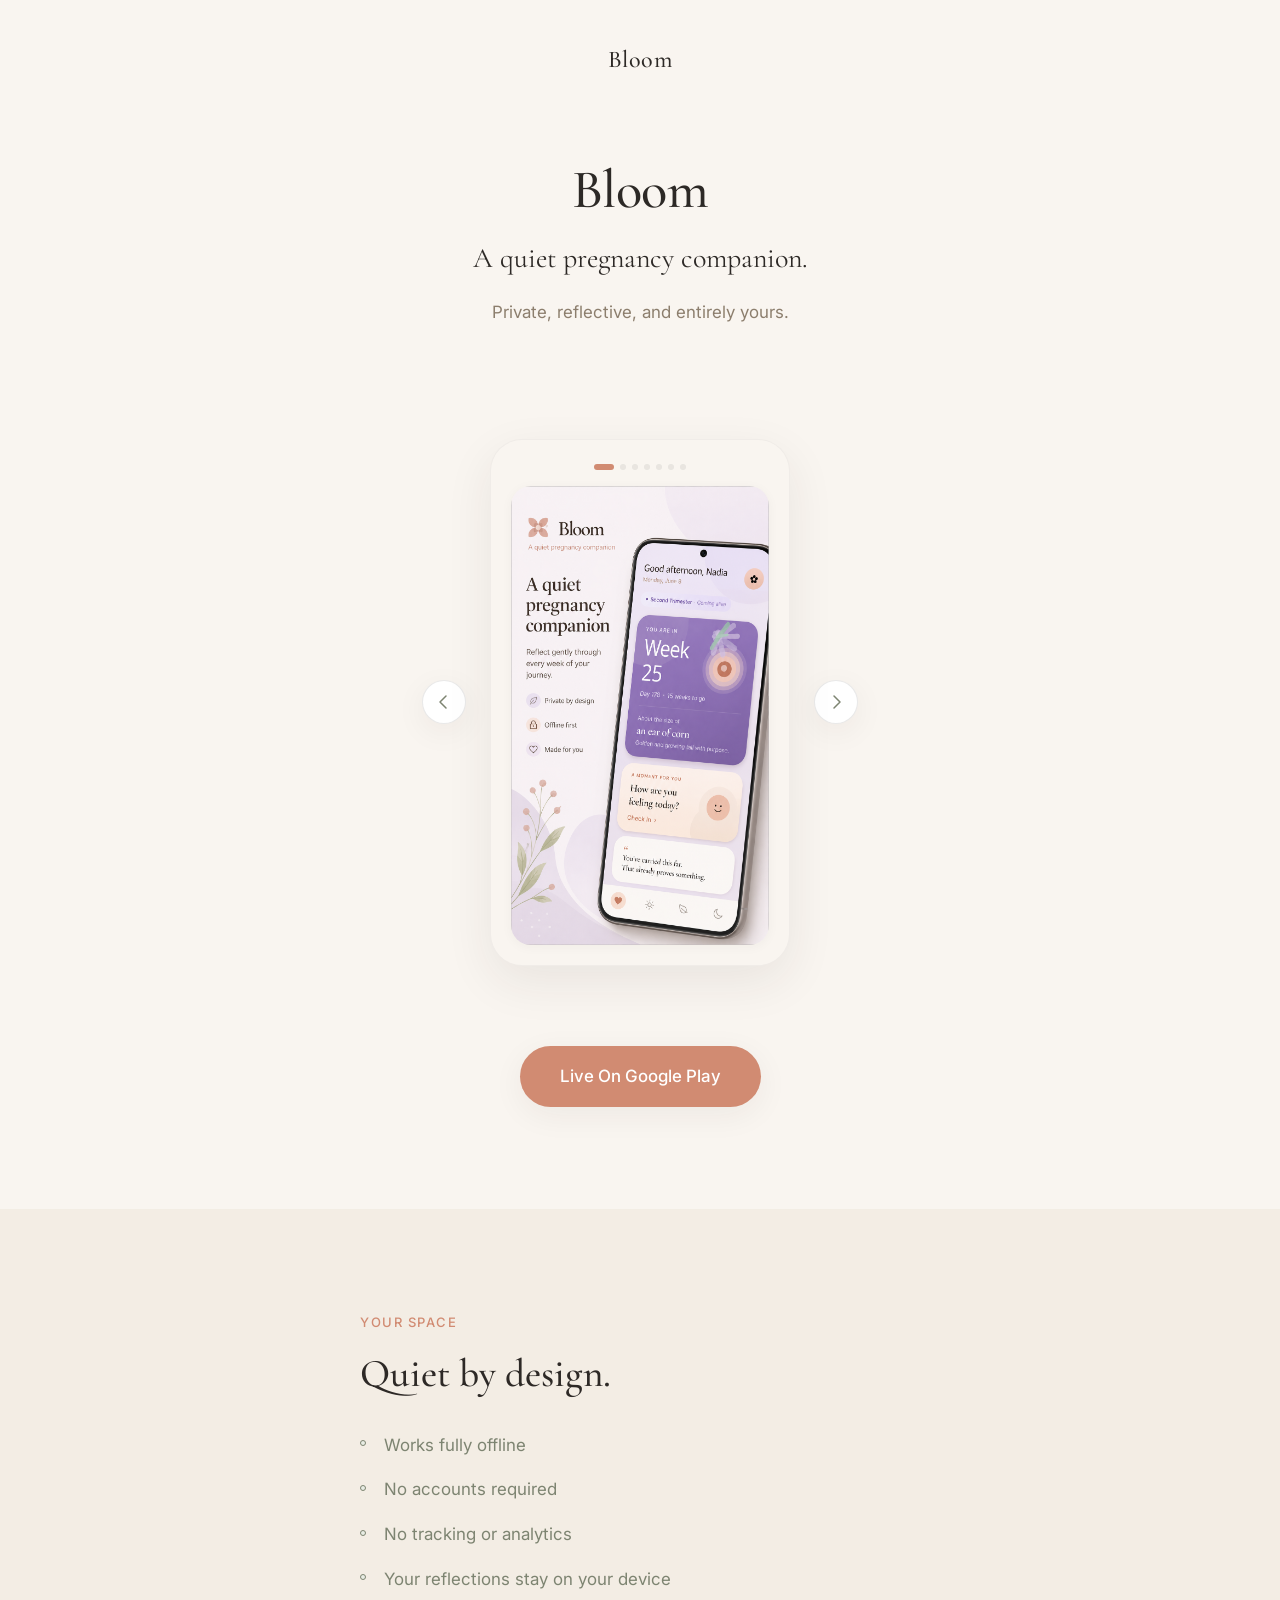
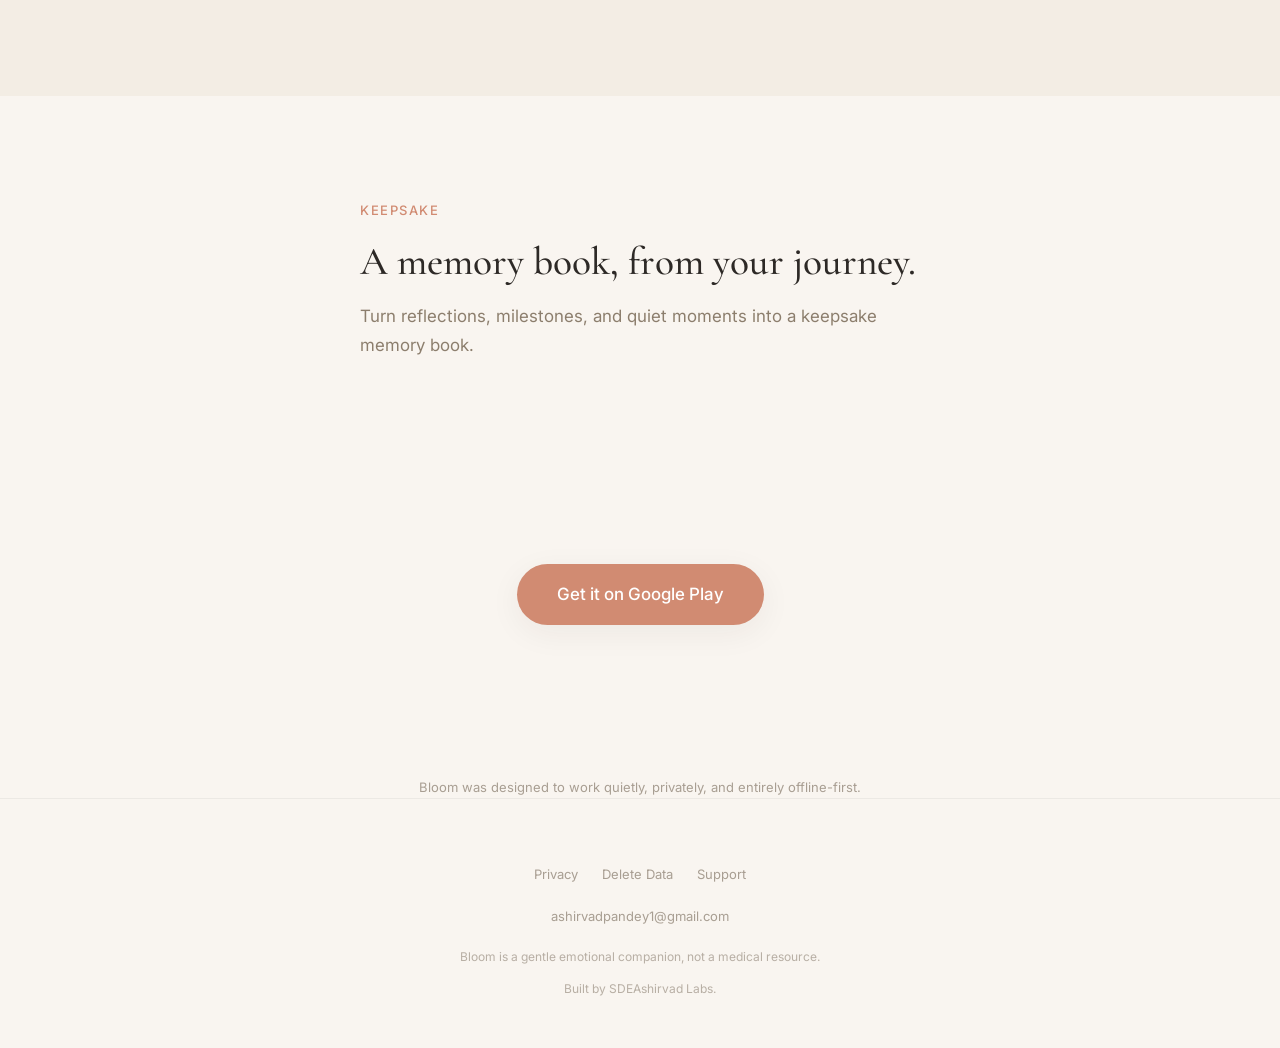
==== commit 533495db: "sdeashirvad | bloom_website | Live on google play" ====
--- a/index.html
+++ b/index.html
@@ -6,20 +6,20 @@
   <meta name="description" content="Private, reflective, and entirely yours.">
   <meta name="author" content="Ashirvad Kumar Pandey">
   <meta name="theme-color" content="#F9F5F0">
-  <link rel="canonical" href="https://bloom.ashirvad.work/">
+  <link rel="canonical" href="https://bloom.sdeashirvad.com/">
   <title>Bloom — A quiet pregnancy companion</title>
 
   <meta property="og:type" content="website">
-  <meta property="og:url" content="https://bloom.ashirvad.work/">
+  <meta property="og:url" content="https://bloom.sdeashirvad.com/">
   <meta property="og:title" content="Bloom — A quiet pregnancy companion">
   <meta property="og:description" content="Private, reflective, and entirely yours.">
-  <meta property="og:image" content="https://bloom.ashirvad.work/assets/images/feature-graphic.png">
+  <meta property="og:image" content="https://bloom.sdeashirvad.com/assets/images/feature-graphic.png">
   <meta property="og:site_name" content="Bloom">
 
   <meta name="twitter:card" content="summary_large_image">
   <meta name="twitter:title" content="Bloom — A quiet pregnancy companion">
   <meta name="twitter:description" content="Private, reflective, and entirely yours.">
-  <meta name="twitter:image" content="https://bloom.ashirvad.work/assets/images/feature-graphic.png">
+  <meta name="twitter:image" content="https://bloom.sdeashirvad.com/assets/images/feature-graphic.png">
 
   <link rel="sitemap" type="application/xml" href="/sitemap.xml">
 
@@ -38,9 +38,9 @@
     "description": "A quiet pregnancy companion. Private, reflective, and entirely yours.",
     "applicationCategory": "HealthApplication",
     "operatingSystem": "Android",
-    "url": "https://bloom.ashirvad.work",
-    "downloadUrl": "https://bloom.ashirvad.work/download",
-    "image": "https://bloom.ashirvad.work/assets/images/feature-graphic.png",
+    "url": "https://bloom.sdeashirvad.com",
+    "downloadUrl": "https://play.google.com/store/apps/details?id=com.sdeashirvad.bloom",
+    "image": "https://bloom.sdeashirvad.com/assets/images/feature-graphic.png",
     "offers": {
       "@type": "Offer",
       "price": "0",
@@ -49,12 +49,12 @@
     "author": {
       "@type": "Person",
       "name": "Ashirvad Kumar Pandey",
-      "url": "https://ashirvad.work"
+      "url": "https://sdeashirvad.com"
     },
     "publisher": {
       "@type": "Organization",
       "name": "SDEAshirvad Labs",
-      "url": "https://ashirvad.work"
+      "url": "https://labs.sdeashirvad.com"
     }
   }
   </script>
@@ -114,6 +114,9 @@
             </button>
           </div>
         </div>
+        <div class="download-section" style="margin-top: 2rem;">
+          <a href="https://play.google.com/store/apps/details?id=com.sdeashirvad.bloom" class="btn-pill btn-play-store" target="_blank" rel="noopener">Live On Google Play</a>
+        </div>
       </div>
     </section>
 
@@ -141,14 +144,7 @@
     <section class="section section--center">
       <div class="container fade-in">
         <div class="download-section">
-          <!-- Replace .btn-pill--disabled with a Play Store link when ready -->
-          <span class="btn-pill btn-pill--disabled btn-play-store" role="status">Coming soon to Google Play</span>
-
-          <div class="download-section__secondary">
-            <a href="/download" class="btn-pill btn-pill--secondary">Try Bloom Early</a>
-            <p class="download-section__subtext">Android APK · Early preview build.</p>
-            <p class="download-section__reassurance">Works fully offline. No account required.</p>
-          </div>
+          <a href="https://play.google.com/store/apps/details?id=com.sdeashirvad.bloom" class="btn-pill btn-play-store" target="_blank" rel="noopener">Get it on Google Play</a>
         </div>
       </div>
     </section>
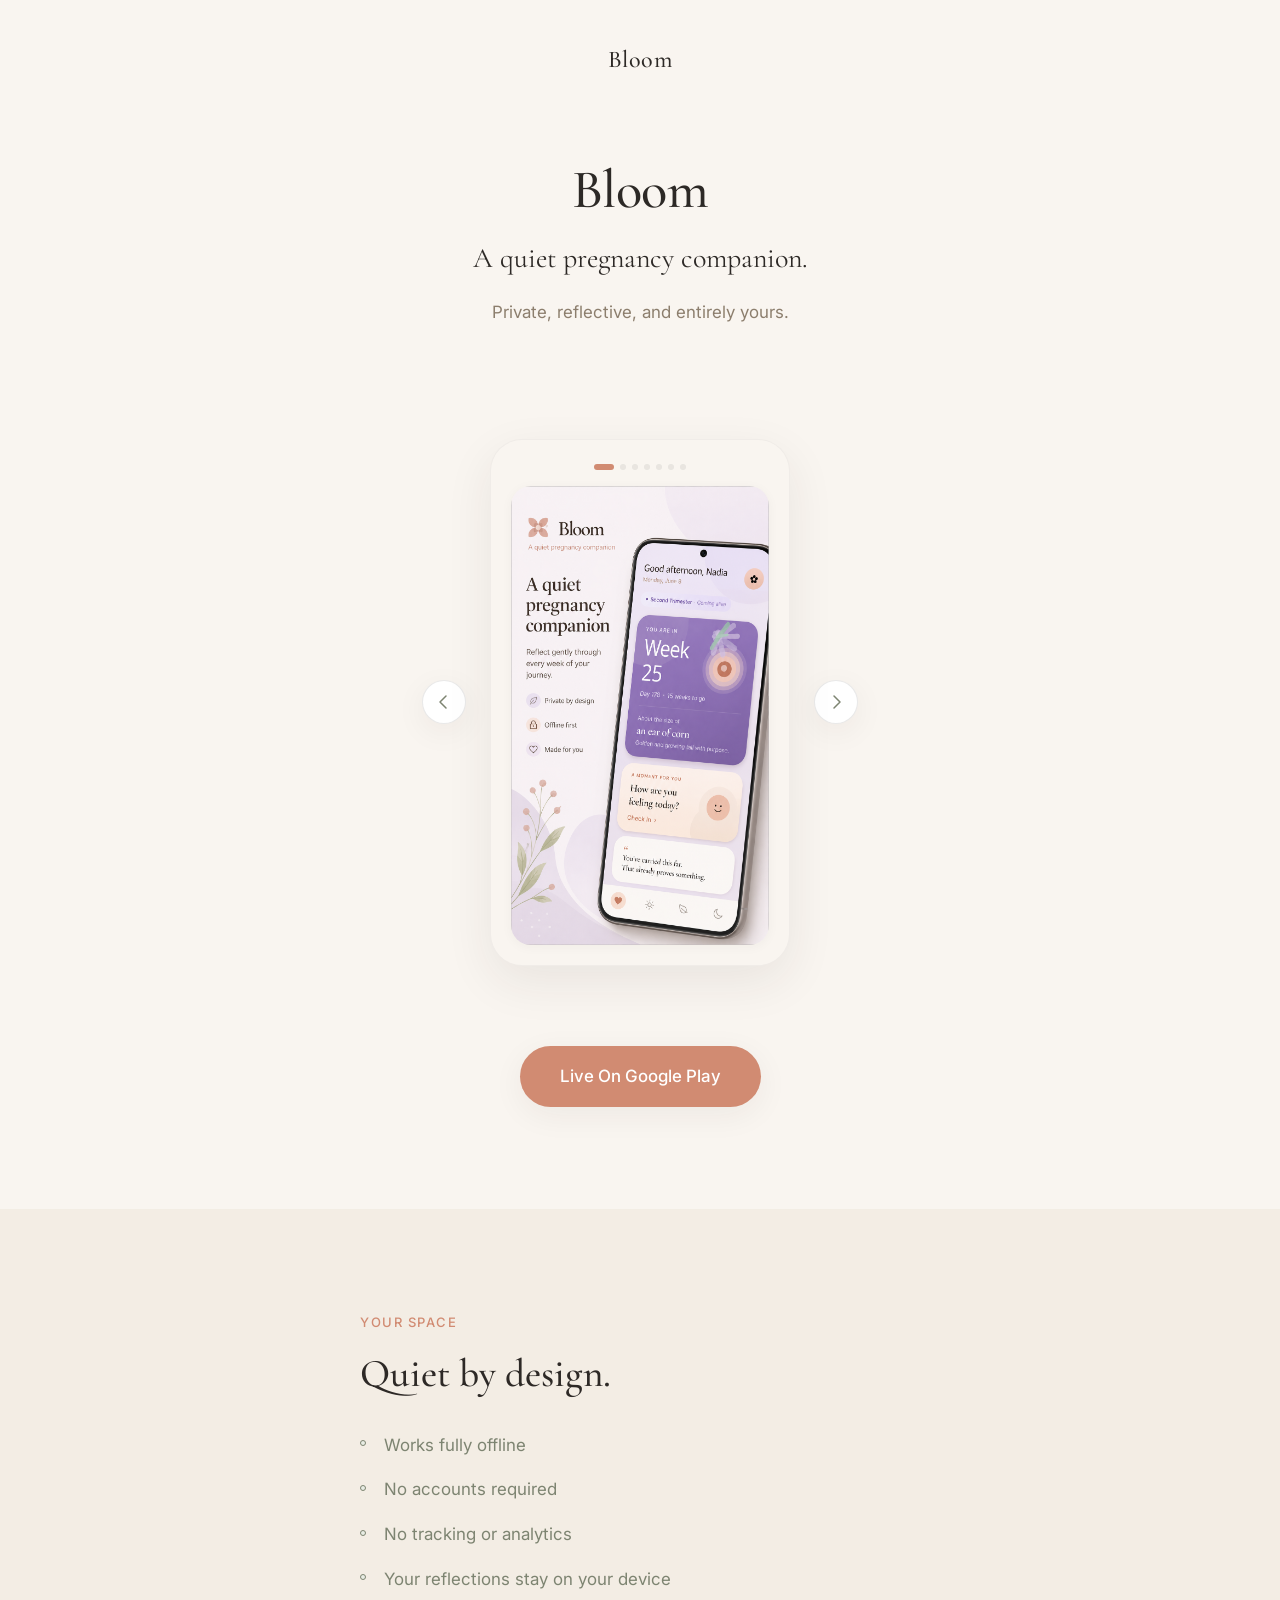
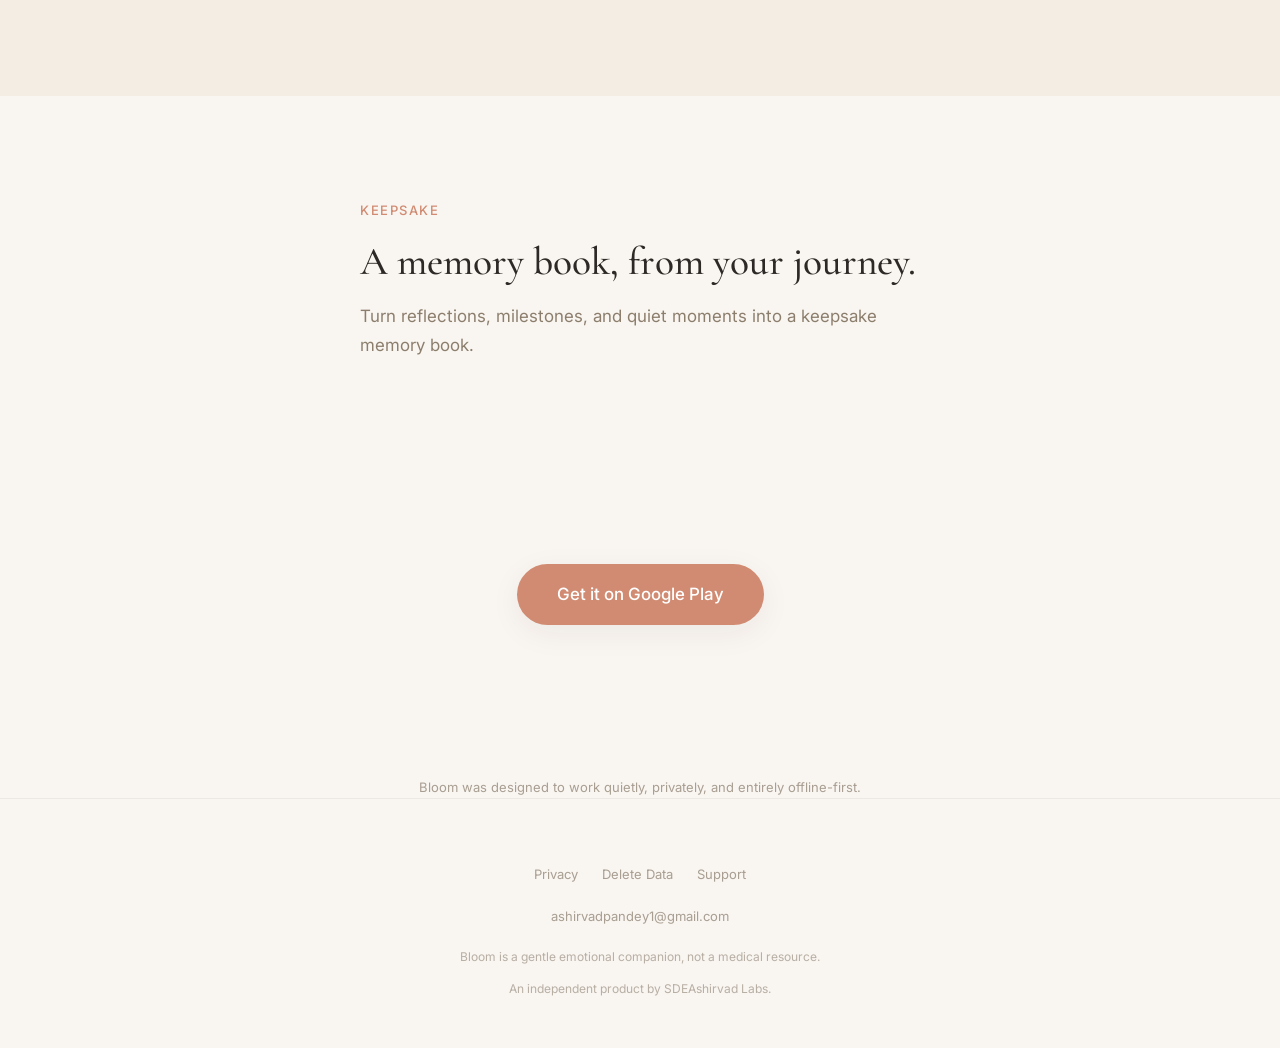
==== commit 5a143a76: "sdeashirvad | bloom_website | Backlinked to Studio" ====
--- a/index.html
+++ b/index.html
@@ -162,7 +162,7 @@
         <a href="mailto:ashirvadpandey1@gmail.com">ashirvadpandey1@gmail.com</a>
       </p>
       <p class="footer-disclaimer">Bloom is a gentle emotional companion, not a medical resource.</p>
-      <p class="footer-attribution">Built by <a href="https://ashirvad.work">SDEAshirvad Labs</a>.</p>
+      <p class="footer-attribution">An independent product by <a href="https://labs.sdeashirvad.com">SDEAshirvad Labs</a>.</p>
     </div>
   </footer>
 
